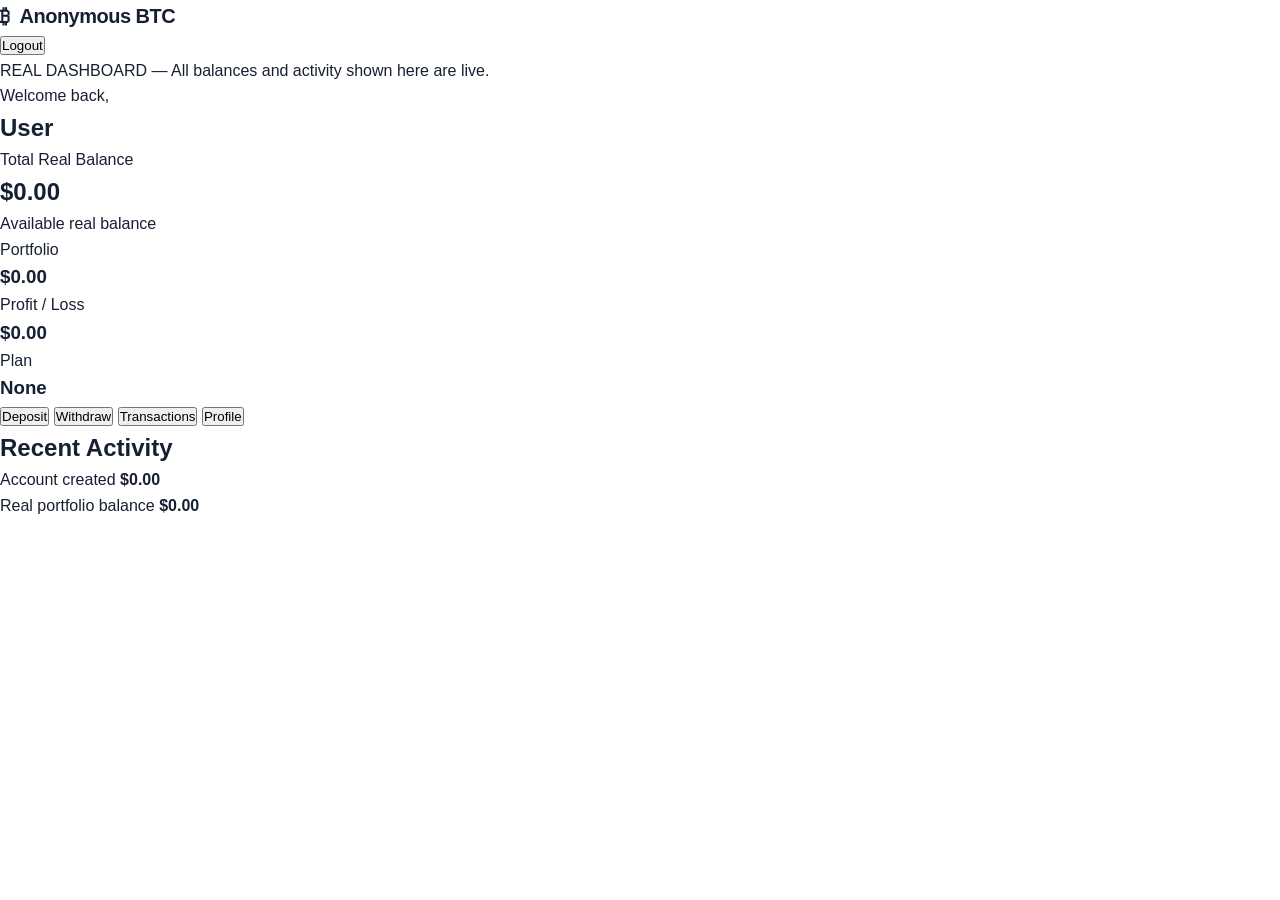
==== dashboard.html @ ab2c5681 "Create dashboard.html" ====
<!DOCTYPE html>
<html lang="en">
<head>
  <meta charset="UTF-8">
  <meta name="viewport" content="width=device-width, initial-scale=1.0">
  <title>Dashboard - Anonymous BTC Demo</title>
  <link rel="stylesheet" href="style.css">
</head>

<body class="dashboard-page">

  <header class="dashboard-header">

    <div class="logo">
      <span>₿</span>
      <strong>Anonymous BTC</strong>
    </div>

    <button onclick="logout()" class="logout-button">
      Logout
    </button>

  </header>

  <main class="dashboard-container">

    <div class="real-banner">
      REAL DASHBOARD — All balances and activity shown here are live. 
    </div>

    <section class="welcome">
      <p>Welcome back,</p>
      <h1 id="userName">User</h1>
      <span id="userEmail"></span>
    </section>

    <section class="balance-card">

      <p>Total Real Balance</p>

      <h2>$0.00</h2>

      <span>
        Available real balance
      </span>

    </section>

    <section class="stats">

      <div class="stat-card">
        <p>Portfolio</p>
        <h3>$0.00</h3>
      </div>

      <div class="stat-card">
        <p>Profit / Loss</p>
        <h3>$0.00</h3>
      </div>

      <div class="stat-card">
        <p>Plan</p>
        <h3 id="userPlan">None</h3>
      </div>

    </section>

    <section class="dashboard-actions">

      <button onclick="realMessage()">
        Deposit
      </button>

      <button onclick="realMessage()">
        Withdraw
      </button>

      <button onclick="realMessage()">
        Transactions
      </button>

      <button onclick="realMessage()">
        Profile
      </button>

    </section>

    <section class="activity">

      <h2>Recent Activity</h2>

      <div class="activity-item">
        <span>Account created</span>
        <strong>$0.00</strong>
      </div>

      <div class="activity-item">
        <span>Real portfolio balance</span>
        <strong>$0.00</strong>
      </div>

    </section>

  </main>

  <script src="auth.js"></script>

  <script>
    loadDashboard();
  </script>

</body>
</html>
---- style.css ----
* {
  margin: 0;
  padding: 0;
  box-sizing: border-box;
}

:root {
  --dark: #07111f;
  --dark-2: #0b1727;
  --blue: #1d7cff;
  --blue-light: #48a4ff;
  --white: #ffffff;
  --text: #172033;
  --muted: #6f7b8d;
  --light: #f5f8fc;
  --border: #e5eaf1;
}

html {
  scroll-behavior: smooth;
}

body {
  font-family: "Inter", sans-serif;
  color: var(--text);
  background: #fff;
  line-height: 1.6;
}

a {
  text-decoration: none;
  color: inherit;
}

button {
  font-family: inherit;
  cursor: pointer;
}


/* REAL BAR */

.real-bar {
  background: #08111e;
  color: #dce7f5;
  min-height: 38px;
  display: flex;
  align-items: center;
  justify-content: center;
  gap: 14px;
  padding: 8px 20px;
  font-size: 12px;
  text-align: center;
}

.real-bar strong {
  background: #f4b740;
  color: #101010;
  padding: 3px 8px;
  border-radius: 4px;
  font-size: 10px;
}


/* NAVBAR */

.navbar {
  height: 78px;
  display: flex;
  align-items: center;
  justify-content: space-between;
  padding: 0 6%;
  background: rgba(7, 17, 31, 0.97);
  color: white;
  position: sticky;
  top: 0;
  z-index: 1000;
  backdrop-filter: blur(15px);
}

.logo {
  display: flex;
  align-items: center;
  gap: 10px;
  font-weight: 800;
  font-size: 20px;
  letter-spacing: -0.5px;
}

.logo-light {
  font-weight: 400;
  margin-left: 3px;
}

.logo-icon {
  width: 36px;
  height: 36px;
  background: #f7931a;
  display: grid;
  place-items: center;
  border-radius: 50%;
  color: white;
  font-weight: 800;
}

.navbar nav {
  display: flex;
  gap: 28px;
}

.navbar nav a {
  font-size: 13px;
  color: #cbd5e2;
  transition: 0.3s;
}

.navbar nav a:hover {
  color: white;
}

.login-btn {
  background: transparent;
  color: white;
  border: 1px solid #536276;
  padding: 11px 19px;
  border-radius: 5px;
  font-weight: 600;
}

.menu-btn {
  display: none;
  background: none;
  color: white;
  border: 0;
  font-size: 26px;
}


/* HERO */

.hero {
  min-height: 650px;
  position: relative;
  background-image: url("https://images.unsplash.com/photo-1639322537228-f710d846310a?auto=format&fit=crop&w=2000&q=90");
  background-size: cover;
  background-position: center;
  display: flex;
  align-items: center;
}

.hero-overlay {
  position: absolute;
  inset: 0;
  background:
    linear-gradient(
      90deg,
      rgba(4, 12, 23, 0.96),
      rgba(4, 12, 23, 0.77),
      rgba(4, 12, 23, 0.35)
    );
}

.hero-content {
  position: relative;
  z-index: 2;
  width: min(1150px, 88%);
  margin: auto;
  color: white;
}

.badge {
  display: inline-block;
  border: 1px solid rgba(255,255,255,0.3);
  padding: 8px 13px;
  border-radius: 4px;
  font-size: 10px;
  font-weight: 700;
  letter-spacing: 1px;
  margin-bottom: 22px;
}

.hero h1 {
  font-size: clamp(42px, 6vw, 76px);
  line-height: 1.04;
  max-width: 850px;
  letter-spacing: -3px;
  margin-bottom: 24px;
}

.hero h1 span {
  display: block;
  color: #64a9ff;
}

.hero p {
  max-width: 620px;
  color: #d3dce8;
  font-size: 16px;
  margin-bottom: 30px;
}

.hero-buttons {
  display: flex;
  gap: 12px;
  flex-wrap: wrap;
}

.primary-btn,
.secondary-btn {
  padding: 14px 22px;
  border-radius: 5px;
  font-size: 13px;
  font-weight: 700;
}

.primary-btn {
  background: var(--blue);
  color: white;
}

.secondary-btn {
  border: 1px solid #718095;
  color: white;
}

.hero-stats {
  display: flex;
  gap: 50px;
  margin-top: 60px;
}

.hero-stats div {
  display: flex;
  flex-direction: column;
}

.hero-stats strong {
  font-size: 24px;
}

.hero-stats span {
  color: #aeb9c8;
  font-size: 11px;
}


/* TICKER */

.ticker {
  background: #0a1524;
  color: white;
  overflow: hidden;
  border-bottom: 1px solid #1e3046;
}

.ticker-track {
  display: flex;
  justify-content: center;
  gap: 55px;
  padding: 15px;
  white-space: nowrap;
  font-size: 12px;
}

.ticker-track b {
  margin-left: 8px;
}

.ticker-track i {
  color: #4bd694;
  font-style: normal;
  margin-left: 7px;
}


/* SECTIONS */

.section {
  padding: 100px 6%;
  max-width: 1400px;
  margin: auto;
}

.section-heading {
  text-align: center;
  max-width: 720px;
  margin: 0 auto 55px;
}

.section-heading > span,
.eyebrow {
  color: var(--blue);
  font-size: 11px;
  font-weight: 800;
  letter-spacing: 2px;
}

.section-heading h2 {
  font-size: clamp(32px, 4vw, 48px);
  line-height: 1.1;
  margin: 13px 0 16px;
  letter-spacing: -1.5px;
}

.section-heading p {
  color: var(--muted);
  font-size: 14px;
}


/* MARKET */

.market-grid {
  display: grid;
  grid-template-columns: repeat(4, 1fr);
  gap: 15px;
}

.market-card {
  border: 1px solid var(--border);
  padding: 23px;
  display: grid;
  grid-template-columns: 48px 1fr;
  gap: 8px 12px;
  border-radius: 8px;
  background: white;
  transition: 0.3s;
}

.market-card:hover {
  transform: translateY(-5px);
  box-shadow: 0 15px 40px rgba(20,40,70,0.08);
}

.coin {
  width: 42px;
  height: 42px;
  background: #f7931a;
  color: white;
  border-radius: 50%;
  display: grid;
  place-items: center;
  font-weight: 800;
  grid-row: span 2;
}

.ethereum {
  background: #627eea;
}

.solana {
  background: #111827;
}

.xrp {
  background: #23292f;
}

.market-name {
  display: flex;
  flex-direction: column;
}

.market-name small {
  color: var(--muted);
  font-size: 10px;
}

.market-price {
  font-weight: 700;
  font-size: 15px;
}

.positive {
  color: #16a36b;
  font-size: 11px;
  grid-column: 2;
}


/* ABOUT */

.about-section {
  background: var(--light);
  padding: 100px 9%;
  display: grid;
  grid-template-columns: 1fr 1fr;
  gap: 80px;
  align-items: center;
}

.about-image {
  position: relative;
}

.about-image img {
  width: 100%;
  height: 520px;
  object-fit: cover;
  border-radius: 5px;
}

.floating-card {
  position: absolute;
  right: -25px;
  bottom: 30px;
  background: white;
  padding: 22px;
  width: 190px;
  box-shadow: 0 20px 45px rgba(0,0,0,0.15);
  border-left: 4px solid var(--blue);
}

.floating-card strong {
  display: block;
  color: var(--blue);
  font-size: 11px;
}

.floating-card span {
  font-size: 12px;
  display: block;
  margin-top: 4px;
}

.about-content h2 {
  font-size: clamp(35px, 4vw, 55px);
  line-height: 1.05;
  margin: 15px 0 25px;
  letter-spacing: -2px;
}

.about-content p {
  color: var(--muted);
  font-size: 14px;
  margin-bottom: 17px;
}

.feature-list {
  margin-top: 25px;
  display: grid;
  gap: 13px;
}

.feature-list div {
  font-size: 13px;
  font-weight: 600;
}

.feature-list span {
  color: var(--blue);
  margin-right: 9px;
}


/* PLANS */

.plans-section {
  max-width: 1450px;
}

.plans-grid {
  display: grid;
  grid-template-columns: repeat(3, 1fr);
  gap: 22px;
}

.plan-card {
  border: 1px solid var(--border);
  padding: 35px;
  border-radius: 7px;
  position: relative;
  background: white;
}

.plan-card.featured {
  border: 2px solid var(--blue);
  transform: translateY(-10px);
  box-shadow: 0 25px 60px rgba(29,124,255,0.12);
}

.popular {
  position: absolute;
  top: 0;
  right: 25px;
  background: var(--blue);
  color: white;
  font-size: 9px;
  font-weight: 800;
  padding: 7px 12px;
  border-radius: 0 0 5px 5px;
}

.plan-top {
  display: flex;
  justify-content: space-between;
  align-items: center;
}

.plan-label {
  font-size: 11px;
  font-weight: 800;
  letter-spacing: 1.5px;
}

.plan-icon {
  color: #f4b740;
}

.plan-card h3 {
  font-size: 42px;
  margin-top: 25px;
}

.plan-description {
  color: var(--muted);
  font-size: 13px;
}

.real-result {
  background: #f3f7fc;
  margin: 25px 0;
  padding: 17px;
  display: flex;
  justify-content: space-between;
  align-items: center;
}

.real-result span {
  color: var(--muted);
  font-size: 10px;
}

.real-result strong {
  color: #16a36b;
  font-size: 18px;
}

.plan-card ul {
  list-style: none;
  display: grid;
  gap: 12px;
  margin-bottom: 28px;
}

.plan-card li {
  font-size: 13px;
}

.plan-card button {
  width: 100%;
  padding: 14px;
  background: var(--dark);
  color: white;
  border: 0;
  border-radius: 4px;
  font-weight: 700;
}

.plan-card.featured button {
  background: var(--blue);
}

.plan-card > small {
  display: block;
  text-align: center;
  color: #8995a5;
  font-size: 9px;
  margin-top: 12px;
}


/* VIDEO */

.video-section {
  background:
    linear-gradient(
      120deg,
      #06101e,
      #0c1b2f
    );
  padding: 100px 8%;
}

.section-heading.light {
  color: white;
}

.section-heading.light p {
  color: #aeb9c8;
}

.video-grid {
  max-width: 1200px;
  margin: auto;
  display: grid;
  grid-template-columns: 1fr 1fr;
  gap: 25px;
}

.video-card {
  background: #101e30;
  border: 1px solid #20334b;
  border-radius: 7px;
  overflow: hidden;
}

.video-wrapper {
  position: relative;
  padding-bottom: 56.25%;
  height: 0;
}

.video-wrapper iframe {
  position: absolute;
  width: 100%;
  height: 100%;
  border: 0;
  left: 0;
  top: 0;
}

.video-info {
  padding: 22px;
  color: white;
}

.video-info span {
  color: #5ba7ff;
  font-size: 10px;
  font-weight: 800;
  letter-spacing: 1px;
}

.video-info h3 {
  margin: 7px 0;
}

.video-info p {
  color: #9dacbf;
  font-size: 12px;
}


/* ADVANTAGES */

.advantages {
  display: grid;
  grid-template-columns: repeat(4, 1fr);
  gap: 30px;
}

.advantages > div {
  padding: 25px 0;
}

.adv-icon {
  width: 42px;
  height: 42px;
  border: 1px solid #cbd8e7;
  display: grid;
  place-items: center;
  font-size: 10px;
  font-weight: 800;
  color: var(--blue);
  margin-bottom: 20px;
}

.advantages h3 {
  margin-bottom: 8px;
}

.advantages p {
  color: var(--muted);
  font-size: 13px;
}


/* FAQ */

.faq-section {
  background: var(--light);
  max-width: none;
}

.faq-container {
  max-width: 850px;
  margin: auto;
}

.faq-item {
  background: white;
  border-bottom: 1px solid var(--border);
}

.faq-item button {
  width: 100%;
  background: white;
  border: 0;
  padding: 23px 5px;
  text-align: left;
  font-weight: 700;
  display: flex;
  justify-content: space-between;
  font-size: 14px;
}

.faq-item button span {
  color: var(--blue);
  font-size: 20px;
}

.faq-answer {
  display: none;
  padding: 0 5px 22px;
  color: var(--muted);
  font-size: 13px;
}

.faq-item.open .faq-answer {
  display: block;
}


/* CTA */

.cta {
  margin: 0;
  padding: 100px 8%;
  text-align: center;
  color: white;
  background:
    linear-gradient(
      100deg,
      #0869e9,
      #173a72
    );
}

.cta span {
  font-size: 10px;
  font-weight: 800;
  letter-spacing: 2px;
}

.cta h2 {
  font-size: clamp(32px, 5vw, 58px);
  margin: 10px 0;
}

.cta p {
  color: #d9e8ff;
  margin-bottom: 25px;
}

.cta button {
  padding: 14px 24px;
  background: white;
  border: 0;
  color: #1264d2;
  font-weight: 800;
  border-radius: 4px;
}


/* FOOTER */

footer {
  background: #06101d;
  color: white;
  padding: 65px 7% 20px;
}

.footer-grid {
  display: grid;
  grid-template-columns: 2fr 1fr 1fr 1.5fr;
  gap: 60px;
  padding-bottom: 55px;
}

.footer-grid p {
  color: #8d9caf;
  font-size: 12px;
  margin-top: 15px;
  max-width: 300px;
}

.footer-grid h4 {
  margin-bottom: 17px;
}

.footer-grid > div > a:not(.logo) {
  display: block;
  color: #9eabbb;
  font-size: 12px;
  margin: 9px 0;
}

.footer-bottom {
  border-top: 1px solid #1c2a3d;
  padding-top: 20px;
  display: flex;
  justify-content: space-between;
  gap: 15px;
  flex-wrap: wrap;
  color: #6f7d90;
  font-size: 10px;
}


/* MODAL */

.modal {
  position: fixed;
  inset: 0;
  background: rgba(2,8,16,0.78);
  display: none;
  align-items: center;
  justify-content: center;
  z-index: 3000;
  padding: 20px;
}

.modal.show {
  display: flex;
}

.modal-box {
  background: white;
  width: min(450px, 100%);
  border-radius: 9px;
  padding: 35px;
  position: relative;
  text-align: center;
}

.close-modal {
  position: absolute;
  top: 12px;
  right: 15px;
  border: 0;
  background: none;
  font-size: 25px;
  color: #6e7784;
}

.modal-logo {
  width: 50px;
  height: 50px;
  background: #f7931a;
  color: white;
  display: grid;
  place-items: center;
  margin: auto;
  border-radius: 50%;
  font-size: 24px;
  font-weight: 800;
}

.modal-box h2 {
  margin-top: 15px;
}

.modal-box > p {
  color: var(--muted);
  font-size: 12px;
}

.balance-box {
  background: #07111f;
  color: white;
  margin: 25px 0;
  padding: 25px;
  border-radius: 6px;
}

.balance-box span {
  color: #94a3b8;
  font-size: 9px;
}

.balance-box strong {
  display: block;
  font-size: 32px;
  margin-top: 5px;
}

.mini-stats {
  display: grid;
  grid-template-columns: repeat(3,1fr);
  gap: 8px;
  margin-bottom: 20px;
}

.mini-stats div {
  background: #f3f6fa;
  padding: 13px 5px;
}

.mini-stats span {
  display: block;
  color: #8793a3;
  font-size: 9px;
}

.mini-stats strong {
  font-size: 13px;
}

.primary-full {
  width: 100%;
  background: var(--blue);
  color: white;
  border: 0;
  padding: 14px;
  border-radius: 4px;
  font-weight: 700;
}

.modal-warning {
  font-size: 9px !important;
  margin-top: 15px;
  color: #9ba6b4 !important;
}


/* FLOATING NOTICE */

.floating-notice {
  position: fixed;
  right: 20px;
  bottom: 20px;
  background: white;
  box-shadow: 0 10px 30px rgba(0,0,0,0.15);
  padding: 11px 15px;
  border-radius: 5px;
  display: flex;
  gap: 9px;
  align-items: center;
  z-index: 900;
  font-size: 9px;
}

.floating-notice strong {
  background: #f4b740;
  padding: 4px 6px;
}


/* RESPONSIVE */

@media (max-width: 950px) {

  .navbar nav {
    display: none;
    position: absolute;
    top: 78px;
    left: 0;
    right: 0;
    background: #07111f;
    padding: 25px;
    flex-direction: column;
  }

  .navbar nav.show {
    display: flex;
  }

  .menu-btn {
    display: block;
  }

  .login-btn {
    margin-left: auto;
    margin-right: 15px;
  }

  .market-grid {
    grid-template-columns: repeat(2, 1fr);
  }

  .about-section {
    grid-template-columns: 1fr;
  }

  .plans-grid {
    grid-template-columns: 1fr;
    max-width: 600px;
    margin: auto;
  }

  .plan-card.featured {
    transform: none;
  }

  .video-grid {
    grid-template-columns: 1fr;
  }

  .advantages {
    grid-template-columns: repeat(2, 1fr);
  }

  .footer-grid {
    grid-template-columns: repeat(2, 1fr);
  }

}


@media (max-width: 600px) {

  .real-bar {
    font-size: 9px;
    gap: 7px;
  }

  .navbar {
    padding: 0 5%;
  }

  .logo {
    font-size: 17px;
  }

  .login-btn {
    padding: 9px 10px;
    font-size: 10px;
  }

  .hero {
    min-height: 620px;
  }

  .hero h1 {
    letter-spacing: -2px;
  }

  .hero-stats {
    gap: 20px;
    margin-top: 45px;
  }

  .hero-stats strong {
    font-size: 19px;
  }

  .hero-stats span {
    font-size: 9px;
  }

  .ticker-track {
    justify-content: flex-start;
    gap: 30px;
    overflow: hidden;
  }

  .section {
    padding: 70px 6%;
  }

  .market-grid {
    grid-template-columns: 1fr;
  }

  .about-section {
    padding: 70px 6%;
    gap: 45px;
  }

  .about-image img {
    height: 400px;
  }

  .floating-card {
    right: 10px;
  }

  .plans-grid {
    gap: 15px;
  }

  .plan-card {
    padding: 27px;
  }

  .video-section {
    padding: 70px 6%;
  }

  .advantages {
    grid-template-columns: 1fr;
  }

  .footer-grid {
    grid-template-columns: 1fr;
    gap: 30px;
  }

  .floating-notice {
    left: 15px;
    right: 15px;
    justify-content: center;
  }

  }
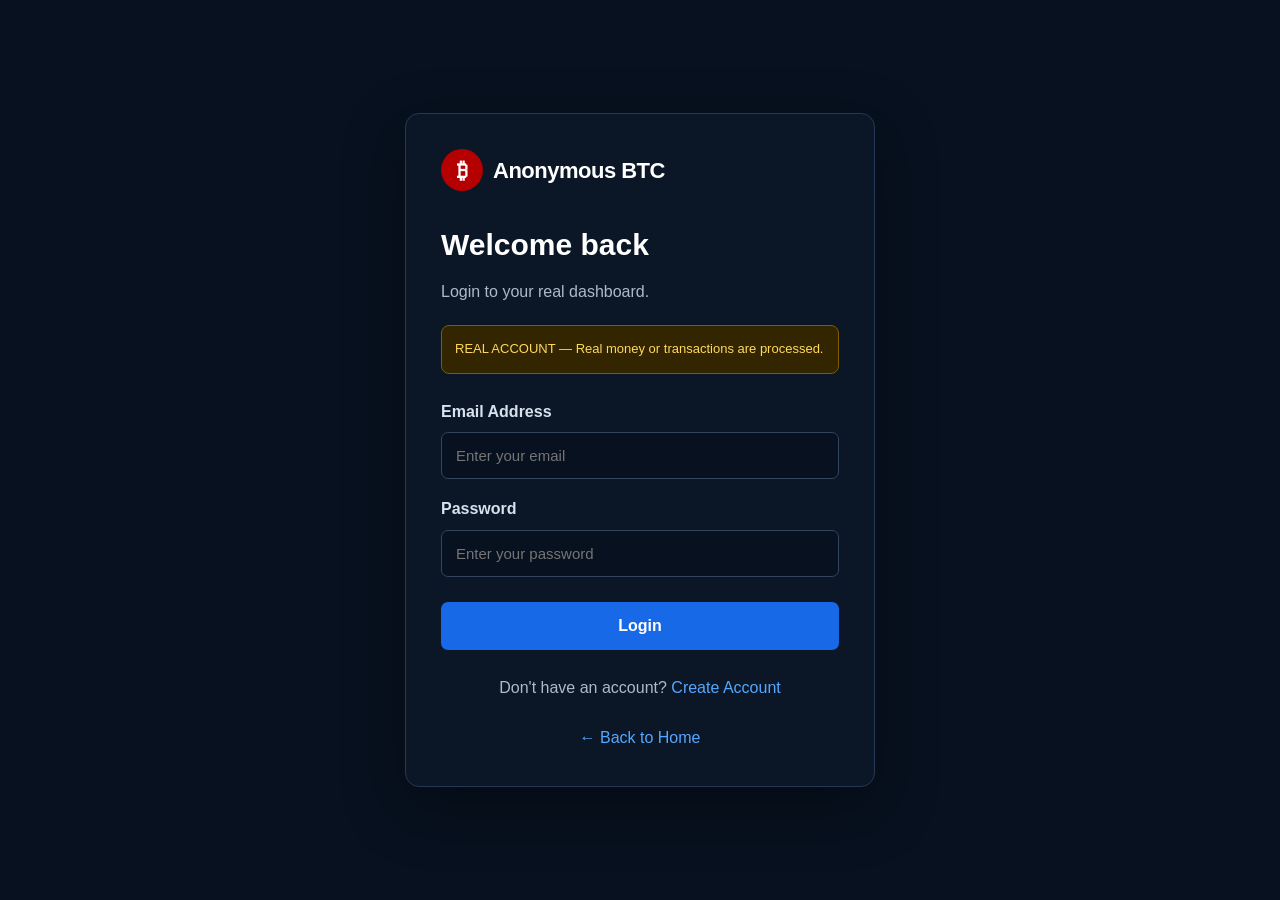
==== commit 38cb0a58: "Update dashboard.html" ====
--- a/dashboard.html
+++ b/dashboard.html
@@ -67,23 +67,23 @@
 
     <section class="dashboard-actions">
 
-      <button onclick="realMessage()">
-        Deposit
-      </button>
+  <a href="deposit.html">
+    Deposit
+  </a>
 
-      <button onclick="realMessage()">
-        Withdraw
-      </button>
+  <a href="withdraw.html">
+    Withdraw
+  </a>
 
-      <button onclick="realMessage()">
-        Transactions
-      </button>
+  <a href="transactions.html">
+    Transactions
+  </a>
 
-      <button onclick="realMessage()">
-        Profile
-      </button>
+  <a href="profile.html">
+    Profile
+  </a>
 
-    </section>
+          </section>
 
     <section class="activity">
 
--- a/style.css
+++ b/style.css
@@ -1104,3 +1104,285 @@
   }
 
   }
+/* ================================
+   REAL ACCOUNT SYSTEM
+================================ */
+
+.auth-page {
+  min-height: 100vh;
+  background: #07111f;
+  display: flex;
+  justify-content: center;
+  align-items: center;
+  padding: 25px;
+  font-family: Arial, sans-serif;
+  color: white;
+}
+
+.auth-box {
+  width: 100%;
+  max-width: 470px;
+  background: #0b1727;
+  padding: 35px;
+  border-radius: 14px;
+  border: 1px solid #263852;
+  box-shadow: 0 20px 60px rgba(0,0,0,.35);
+}
+
+.logo {
+  display: flex;
+  align-items: center;
+  gap: 10px;
+  font-size: 22px;
+  margin-bottom: 30px;
+}
+
+.logo span {
+  width: 42px;
+  height: 42px;
+  background: #b40000;
+  border-radius: 50%;
+  display: flex;
+  justify-content: center;
+  align-items: center;
+  font-weight: bold;
+}
+
+.auth-box h1 {
+  margin-bottom: 10px;
+  font-size: 30px;
+}
+
+.subtitle {
+  color: #aeb9c9;
+  line-height: 1.6;
+  margin-bottom: 20px;
+}
+
+.real-warning,
+.real-banner {
+  background: #332500;
+  border: 1px solid #7c5d00;
+  color: #ffd95a;
+  padding: 13px;
+  border-radius: 8px;
+  font-size: 13px;
+  margin-bottom: 25px;
+}
+
+.auth-box label {
+  display: block;
+  margin: 17px 0 8px;
+  color: #d9e1ed;
+  font-weight: bold;
+}
+
+.auth-box input {
+  width: 100%;
+  padding: 14px;
+  border-radius: 7px;
+  border: 1px solid #33445c;
+  background: #07111f;
+  color: white;
+  font-size: 15px;
+  outline: none;
+}
+
+.auth-box input:focus {
+  border-color: #398cff;
+}
+
+.main-button {
+  width: 100%;
+  margin-top: 25px;
+  padding: 15px;
+  border: none;
+  border-radius: 7px;
+  background: #1769e8;
+  color: white;
+  font-size: 16px;
+  font-weight: bold;
+  cursor: pointer;
+}
+
+.main-button:hover {
+  background: #2580ff;
+}
+
+.bottom-text {
+  text-align: center;
+  color: #aeb9c9;
+  margin-top: 25px;
+}
+
+.bottom-text a,
+.back-link {
+  color: #55a7ff;
+  text-decoration: none;
+}
+
+.back-link {
+  display: block;
+  text-align: center;
+  margin-top: 25px;
+}
+
+
+/* DASHBOARD */
+
+.dashboard-page {
+  min-height: 100vh;
+  background: #07111f;
+  color: white;
+  font-family: Arial, sans-serif;
+}
+
+.dashboard-header {
+  height: 75px;
+  padding: 0 6%;
+  display: flex;
+  justify-content: space-between;
+  align-items: center;
+  background: #050e19;
+  border-bottom: 1px solid #1d2c40;
+}
+
+.logout-button {
+  padding: 10px 18px;
+  border: 1px solid #344961;
+  background: transparent;
+  color: white;
+  border-radius: 7px;
+  cursor: pointer;
+}
+
+.dashboard-container {
+  width: 90%;
+  max-width: 1100px;
+  margin: 35px auto;
+}
+
+.welcome {
+  margin: 30px 0;
+}
+
+.welcome p {
+  color: #8fa0b6;
+  margin-bottom: 5px;
+}
+
+.welcome h1 {
+  font-size: 32px;
+  margin: 0 0 8px;
+}
+
+.welcome span {
+  color: #8fa0b6;
+}
+
+.balance-card {
+  background: linear-gradient(135deg, #0e48bb, #071b53);
+  border-radius: 14px;
+  padding: 30px;
+  margin-bottom: 20px;
+}
+
+.balance-card p {
+  color: #b8ccef;
+}
+
+.balance-card h2 {
+  font-size: 45px;
+  margin: 15px 0;
+}
+
+.balance-card span {
+  color: #a9bee9;
+}
+
+.stats {
+  display: grid;
+  grid-template-columns: repeat(3, 1fr);
+  gap: 18px;
+}
+
+.stat-card {
+  background: #0b1727;
+  border: 1px solid #263852;
+  border-radius: 12px;
+  padding: 22px;
+}
+
+.stat-card p {
+  color: #899bb2;
+}
+
+.stat-card h3 {
+  font-size: 24px;
+}
+
+.dashboard-actions {
+  display: grid;
+  grid-template-columns: repeat(4, 1fr);
+  gap: 15px;
+  margin: 25px 0;
+}
+
+.dashboard-actions button {
+  padding: 14px;
+  background: #0b1727;
+  border: 1px solid #315071;
+  border-radius: 8px;
+  color: white;
+  cursor: pointer;
+}
+
+.activity {
+  background: #0b1727;
+  border: 1px solid #263852;
+  border-radius: 12px;
+  padding: 25px;
+}
+
+.activity h2 {
+  margin-bottom: 20px;
+}
+
+.activity-item {
+  display: flex;
+  justify-content: space-between;
+  padding: 16px 0;
+  border-bottom: 1px solid #1d2b3d;
+  color: #b7c3d2;
+}
+
+.activity-item strong {
+  color: #61d49a;
+}
+
+
+/* MOBILE */
+
+@media (max-width: 700px) {
+
+  .auth-box {
+    padding: 25px 20px;
+  }
+
+  .stats {
+    grid-template-columns: 1fr;
+  }
+
+  .dashboard-actions {
+    grid-template-columns: 1fr 1fr;
+  }
+
+  .balance-card h2 {
+    font-size: 38px;
+  }
+
+  .dashboard-header {
+    padding: 0 20px;
+  }
+
+  }
